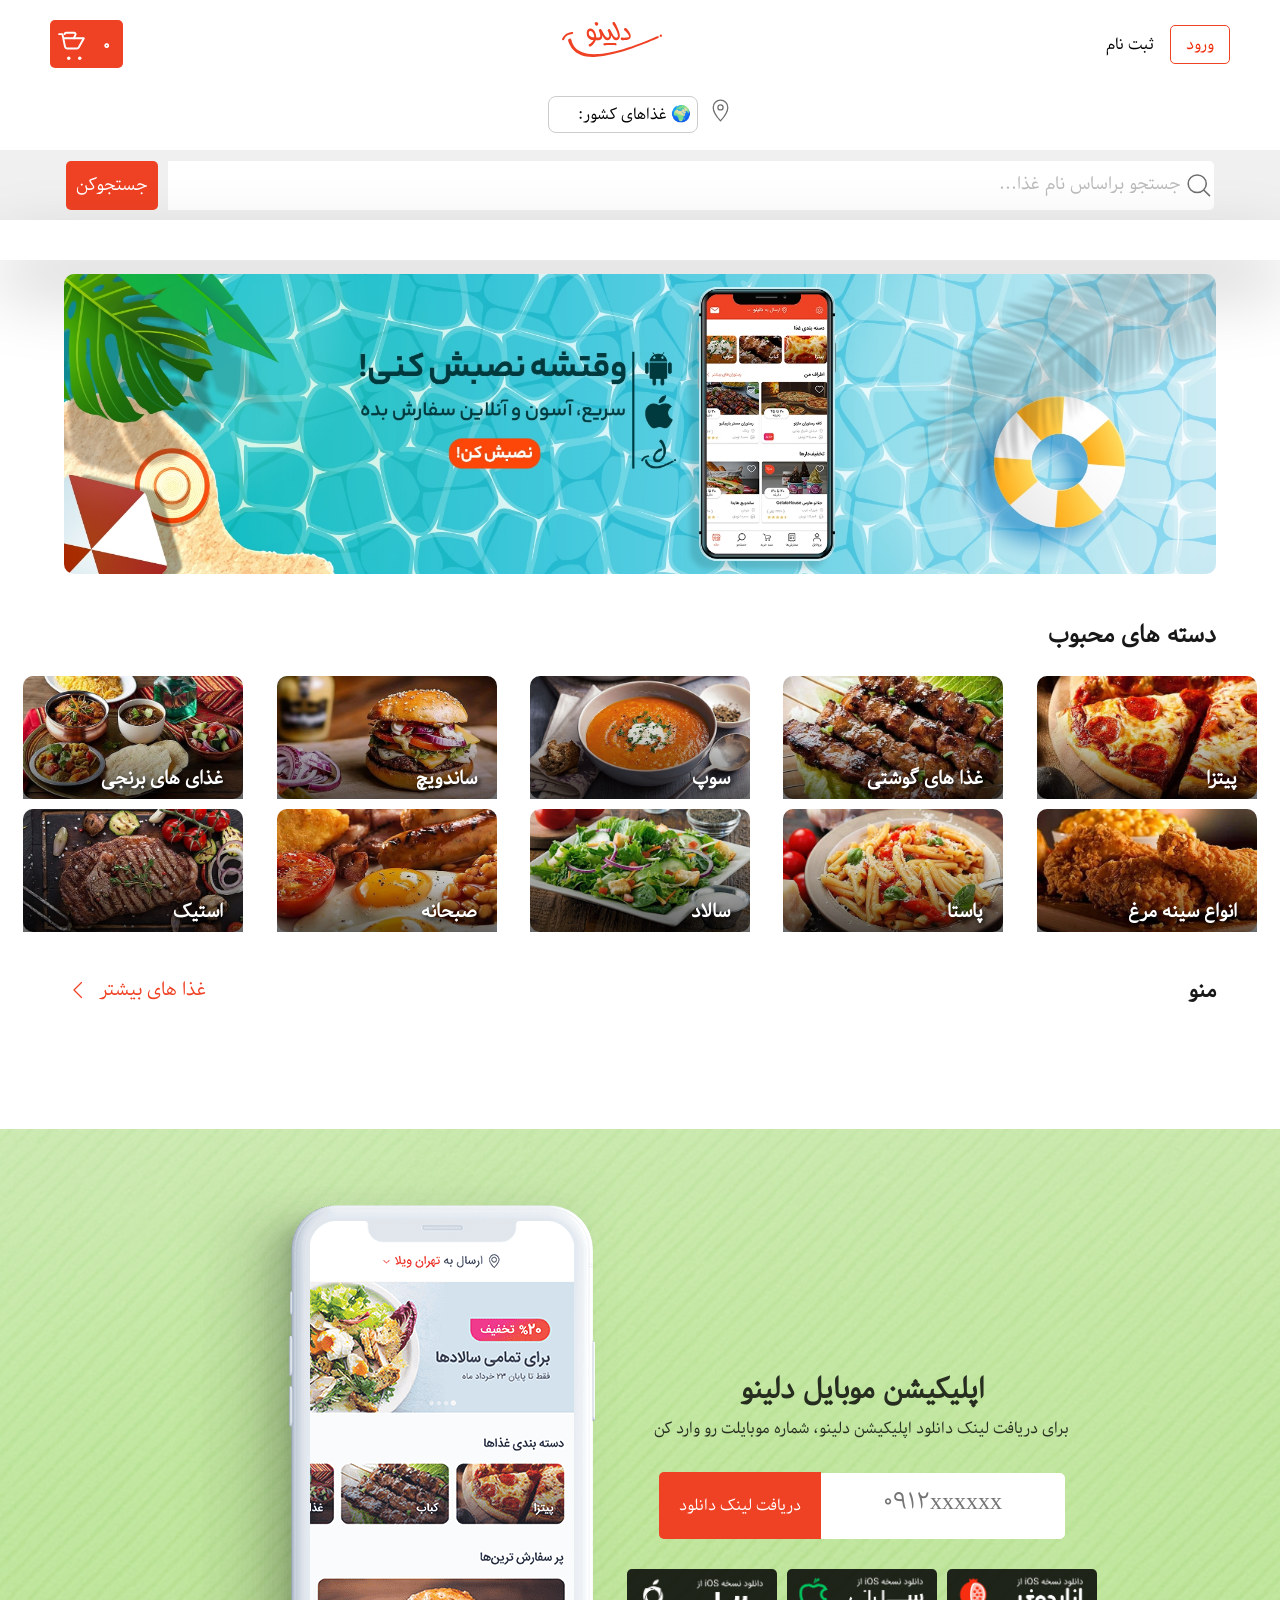
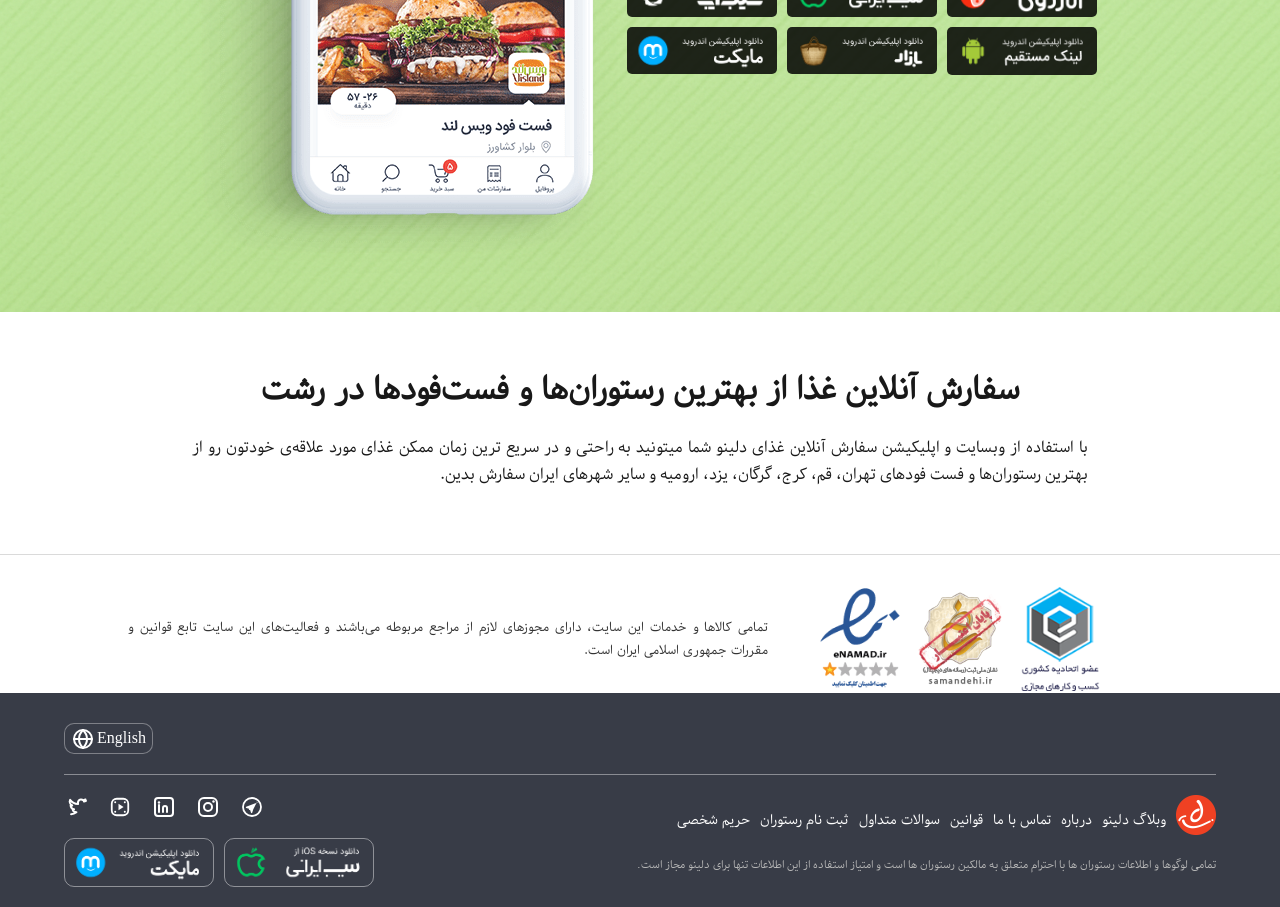
==== food project/index.html @ 4de46e99 "add project" ====
<!DOCTYPE html>
<html lang="en" dir="rtl">
<head>
    <meta charset="UTF-8">
    <meta name="viewport" content="width=device-width, initial-scale=1.0">
    <title>سفارش انلاین غذا از بهترین رستوران ها</title>
    <link rel="shortcut icon" href="./images/logo-delino-rispons.svg" type="image/x-icon" >
    <link rel="stylesheet" href="style.css">
    <link href="https://fonts.googleapis.com/css2?family=Roboto&display=swap" rel="stylesheet">
</head>
<body>
    <header class="header">
        <div class="header-up">
            <div class="header-up-right">
                <a href="./login.html"><button class="btn-login"><span>ورود</span></button></a>
                <a href="./signup.html"><button class="btn-signup">ثبت نام</button></a>
            </div>
            <div class="user-login"> 
                <p></p>
                <img src="./images/arrowTobottom.svg" alt="">
            </div>
            
            <div class="header-up-center">
                <img src="./images/logo-delino-new.svg" alt="" width="100px" class="img-delino">
                <img src="./images/logo-delino-rispons.svg" alt="" class="img-delino-respons">
            </div>
            <div class="header-up-left">
                <img src="./images/shopping-cart.svg" alt="">
                <p>0</p>
            </div>
            <div class="overly-shopping-cart">
              
              <div class="shopping-cart">
                <div class="resturant-name">
                  <div class="info-res">
                       <img src="./images/imgRes.png" alt="" class="capture-res">
                      <div class="spacefication res">
                        <h5>رستوران آتیلا</h5>
                        <span>مشاهده منو</span>
                      </div>
                  </div>
                  <div class="exit-shopping-cart">
                    <img src="./images/exitShopping.svg" alt="exit" class="exit-shopping-cart image">
                  </div>
                </div>
                <div class="line-shopping"></div>

                <div class="orders">

                 <!-- <div class="order">
                    <div class="order-image">
                    <img src="./images/imgRes.png" alt="">
                    </div>
                    <div class="order name-price">
                      <h4>نام غذا</h4>
                      <p>قیمت</p>
                    </div>
                    <div class="order-number">
                      <button class="order-increase">+</button>
                      <p>1</p>
                      <button class="order-decrease">-</button>
                    </div>
                   <div class="delete-order">
                      <img src="./images/deleteShopping.svg" alt="">
                    </div>
                  </div> -->


                </div>

                <div class="line-shopping"></div>
                <div class="total-price">
                  <p>هزینه کل:</p>
                  <h4>599,000 تومان</h4>
                </div>
                <div class="line-shopping"></div>
                <div class="finalize-order">
                  <button class="finalize-order btn">نهایی کردن سفارش</button>
                </div>
                <div class="logout-user">
                  <p>برای  نهایی کردن  سفارش وارد حساب کاربری خود شوید.</p>
                </div>
               
              </div>

            </div>
        </div>
        <div class="overlay-user-menu">
                
              <div class="user-info">
                <div class="user-info">
                  <img src="https://cdn-icons-png.flaticon.com/512/1077/1077063.png" alt="User">
                  <div class="username">
                    <p>Ali</p>
                    <span>اعتبار: ۰ تومان</span>
                  </div>
                </div>
                <img src="./images/exit.svg" alt="" class="exit-menu">
              </div>

              <div class="menu-list">
                <ul>
                  <li>
                    <svg xmlns="http://www.w3.org/2000/svg" fill="none" viewBox="0 0 24 24">
                      <path stroke-width="2" d="M4 4h16v12H5.17L4 17.17V4z"/>
                    </svg>
                    پیام‌ها
                  </li>
                  <li>
                    <svg xmlns="http://www.w3.org/2000/svg" fill="none" viewBox="0 0 24 24">
                      <path stroke-width="2" d="M4 7h16v10H4zM4 7l8-4 8 4"/>
                    </svg>
                    کیف پول
                  </li>
                  <li class="menu-list-aboutme">
                    <svg xmlns="http://www.w3.org/2000/svg" fill="none" viewBox="0 0 24 24">
                      <circle cx="12" cy="7" r="4" stroke-width="2"/>
                      <path stroke-width="2" d="M6 21v-2a6 6 0 0112 0v2"/>
                    </svg>
                    اطلاعات من
                  </li>
                  <li>
                     <svg xmlns="http://www.w3.org/2000/svg" fill="none" viewBox="0 0 24 24">
                      <path stroke-width="2" d="M12 2a7 7 0 017 7c0 5-7 13-7 13S5 14 5 9a7 7 0 017-7z"/>
                      <circle cx="12" cy="9" r="2.5" stroke-width="2"/>
                    </svg>
                    آدرس‌ها
                  </li>
                  <li>
                    <svg xmlns="http://www.w3.org/2000/svg" width="24" height="24"
                         viewBox="0 0 24 24" fill="none" stroke="currentColor" stroke-width="2" stroke-linecap="round" stroke-linejoin="round"   role="img" aria-labelledby="title">   <title>سفارشات من</title>
                      <!-- بدنه ساک -->
                      <path d="M7 7h10a2 2 0 0 1 2 2v9a2 2 0 0 1-2 2H7a2 2 0 0 1-2-2V9a2 2 0 0 1 2-2z"/>
                      <!-- دسته ساک -->
                      <path d="M9 7a3 3 0 0 1 6 0"/>
                      <!-- تیک سفارش -->
                      <path d="M9 13l2 2l4-4"/>
                    </svg>
  
                    سفارشات من
                  </li>
                  <li>
                    <svg xmlns="http://www.w3.org/2000/svg" fill="none" viewBox="0 0 24 24">
                      <path stroke-width="2" d="M12 21s-7-4.35-7-10a5 5 0 0110 0 5 5 0 0110 0c0 5.65-7 10-7 10z"/>
                    </svg>
                    علاقه‌مندی‌ها
                  </li>
                  <li>
                    <svg xmlns="http://www.w3.org/2000/svg" fill="none" viewBox="0 0 24 24">
                      <circle cx="9" cy="7" r="4" stroke-width="2"/>
                      <circle cx="17" cy="17" r="4" stroke-width="2"/>
                      <path stroke-width="2" d="M11 11l4 4"/>
                    </svg>
                    دعوت از دوستان
                  </li>
                  <li>
                    <svg xmlns="http://www.w3.org/2000/svg" fill="none" viewBox="0 0 24 24">
                      <rect x="4" y="10" width="16" height="10" rx="2" stroke-width="2"/>
                      <path stroke-width="2" d="M8 10V7a4 4 0 118 0v3"/>
                    </svg>
                    تغییر رمز
                  </li>
                </ul>
              </div>

              <span class="exit-account">خروج از حساب</span>
       </div>
        <div class="header-mid"></div>

        <div class="header-down">
            <div class="svg-location"><img src="./images/locationSvg.svg" alt=""></div>
                
             <div class="custom-select">
               <div class="selected">🌍 غذاهای کشور:</div>
               <div class="options">
                 <div class="option" data-value="American">
                   <img src="https://flagcdn.com/w20/us.png" class="flag" alt=""> آمریکا
                 </div>
                 <div class="option" data-value="British">
                   <img src="https://flagcdn.com/w20/gb.png" class="flag" alt=""> انگلیس
                 </div>
                 <div class="option" data-value="Canadian">
                   <img src="https://flagcdn.com/w20/ca.png" class="flag" alt=""> کانادا
                 </div>
                 <div class="option" data-value="French">
                   <img src="https://flagcdn.com/w20/fr.png" class="flag" alt=""> فرانسه
                 </div>
                 <div class="option" data-value="Chinese">
                   <img src="https://flagcdn.com/w20/cn.png" class="flag" alt=""> چین
                 </div>
               </div>
             </div>

        </div>
    </header>
    
    <main>
         <div class="search">
            <div class="input-search">
                <img src="./images/inputSearch.svg" alt="">
                <input type="search" placeholder="جستجو براساس نام غذا...">
            </div>
            <button class="btn-search">جستجوکن</button>
         </div>
         <div class="result-search">
          <div class="result-search-cards"></div>
         </div>

         <div class="baner-top">
             <a href="https://www.delino.com/app?" class="img-baner">
                <img src="./images/banner1.jpg" alt="">
            </a>
         </div>

         <div class="favorit-food">
            <div class="falvorot-h2">
                <h2>دسته های محبوب</h2>
            </div>
            <div class="favorit-group">
            <div class="favorit">
                <p>پیتزا</p>
                <img src="./images/peeza.jpg" alt="">
                <div class="overly-food"></div>
            </div>
            <div class="favorit" data-value="lamb">
                <p>غذا های گوشتی</p>
                <img src="./images/kebab.jpg" alt="">
                <div class="overly-food"></div>
            </div>
            <div class="favorit">
                <p>سوپ</p>
                <img src="./images/soup.jpg" alt="">
                <div class="overly-food"></div>
            </div>
            <div class="favorit">
                <p>ساندویچ</p>
                <img src="./images/sandwich.jpg" alt="">
                <div class="overly-food"></div>
            </div>
            <div class="favorit" data-value="rice">
                <p>غذای های برنجی</p>
                <img src="./images/iranian food.jpg" alt="">
                <div class="overly-food"></div>
            </div>
            <div class="favorit" data-value="chicken_breast">
                <p>انواع سینه مرغ</p>
                <img src="./images/sukary.jpg" alt="">
                <div class="overly-food"></div>
            </div>
            <div class="favorit">
                <p>پاستا</p>
                <img src="./images/pasta.jpg" alt="">
                <div class="overly-food"></div>
            </div>
            <div class="favorit">
                <p>سالاد</p>
                <img src="./images/salad.jpg" alt="">
                <div class="overly-food"></div>
            </div>
            <div class="favorit">
                <p>صبحانه</p>
                <img src="./images/breakfast.jpg" alt="">
                <div class="overly-food"></div>
            </div>
            <div class="favorit">
                <p>استیک</p>
                <img src="./images/stick.jpg" alt="">
                <div class="overly-food"></div>
            </div>
         </div>
         </div>

         <div class="NearbyRestaurants">
            <div class="NearbyRestaurants-up">
                <h2>منو</h2>
                <div class="NearbyRestaurants-up-left">
                    <h3>غذا های بیشتر</h3>
                    <img src="./images/arrowToLeft.svg" alt="">
                </div>
            </div>
            <div class="cards-down">
                <!-- <div class="card-meals">
                    <div class="card-image">
                        <img src="./images/R1.jpg" alt="">
                    </div>
                    <div class="card-text">
                        <div class="card-Specifications">
                            <h4>پاستا بیف</h4>
                            <div class="Specifications-price">
                                <p>50دلار</p>
                            </div>
                            <div class="btn-addShoppingCard">
                                <button>افزودن به سبد خرید</button>
                            </div>
                        </div>
                    </div>
                </div> -->
            </div>
         </div>


         <div class="baner-aplication">
            <div class="baner-aplication-right">
                <div class="baner-aplication-right-text">
                    <h3>اپلیکیشن موبایل دلینو</h3>
                    <p>برای دریافت لینک دانلود اپلیکیشن دلینو، شماره موبایلت رو وارد کن</p>
                </div>
                <div class="baner-aplication-right-input">
                    <input type="text" id="" placeholder="۰۹۱۲xxxxxx" maxlength="11">
                    <button>دریافت لینک دانلود</button>
                </div>
                <div class="baner-aplication-right-lable">
                        <img src="./images/lable-aplication.png" alt="">
                        <img src="./images/lable2-aplication.png" alt="">
                        <img src="./images/lable3-aplication.png" alt=""> 
                        <img src="./images/lable6-aplication.png" alt="">
                        <img src="./images/lable5-aplication.png" alt="">
                        <img src="./images/lable4-aplication.png" alt="">
                </div>
            </div>
            <div class="baner-aplication-left">
                <img src="./images/phone-bannerAplication.png" alt="">
            </div>
         </div>

         <div class="fainal-text">
            <h2>سفارش آنلاین غذا از بهترین رستوران‌‌ها و فست‌فود‌‌ها در رشت</h2>
            <p>با استفاده از وبسایت و اپلیکیشن سفارش آنلاین غذای دلینو شما میتونید به راحتی و در سریع ترین زمان ممکن غذای مورد علاقه‌ی خودتون رو از بهترین رستوران‌ها و فست فود‌های تهران، قم، کرج، گرگان، یزد، ارومیه و سایر شهرهای ایران سفارش بدین.</p>
         </div>

         <div class="line"></div>

         <div class="license">
            <div class="license-right">
                <img src="./images/logo-kasbokar.png" alt="">
                <img src="./images/logo.png" alt="">
                <img src="./images/logo (1).png" alt="">
            </div>
            <div class="license-left">
                <p>تمامی کالاها و خدمات این سایت، دارای مجوزهای لازم از مراجع مربوطه می‌باشند و  فعالیت‌های این سایت تابع قوانین و مقررات جمهوری اسلامی ایران است.</p>
            </div>
         </div>

    </main>

    <footer>
        <div class="language">
            <button>English<img src="./images/language.svg" alt=""></button>
        </div>
        <div class="line-footer"></div>
        <div class="footer-down">
            <div class="footer-down-right">
                <div class="footer-down-right-logo">
                    <div class="logo-footer"><img src="./images/logo-footer.png" alt=""></div>
                    <div class="items-logo-footer">
                    <p>وبلاگ دلینو</p>
                    <p>درباره</p>
                    <p>تماس با ما </p>
                    <p>قوانین</p>
                    <p>سوالات متداول</p>
                    <p>ثبت نام رستوران</p>
                    <p>حریم شخصی</p>
                    </div>
                </div>
                <div class="logo-footer-text">
                    <p>تمامی لوگوها و اطلاعات رستوران ها با احترام متعلق به مالکین رستوران ها است و امتیاز استفاده  از این اطلاعات تنها برای دلینو مجاز است.</p>
                </div>
            </div>
            <div class="footer-down-left">
                <div class="footer-down-left-media">
                    <img src="./images/telegram.svg" alt="">
                    <img src="./images/insta.svg" alt="">
                    <img src="./images/linkdin.svg" alt="">
                    <img src="./images/aparat.svg" alt="">
                    <img src="./images/twiter.svg" alt="">
                </div>
                <div class="footer-down-left-lable">
                    <img src="./images/lable2-aplication.png" alt="">
                    <img src="./images/lable4-aplication.png" alt="">
                </div>
            </div>
        </div>
    </footer>
    <script src="./main.js"></script>
    <script src="https://cdn.jsdelivr.net/npm/sweetalert2@11"></script>
</body>
</html>
---- food project/style.css ----
body{
    margin: 0px;
    overflow-x: hidden; 
    position: relative;
  
}

@font-face {
    font-family: gandom;
    src: url(./fonts/Farsi-Digits-Without-Latin/Gandom-FD-WOL.woff)
}

*{
    font-family: gandom;
    box-sizing: border-box; 
}

.header{
    display: flex;
    justify-content: center;
    align-items: center;
    flex-direction: column;
    width: 100%;
    position: fixed;
    z-index: 1000;
    top: 0px;
    background-color:white;
}
.header-up{
    display: flex;
    justify-content: space-between;
    align-items: center;
    width: 100%;
    max-width: 1200px;
    padding: 10px;
    padding-top: 20px;
    margin: 0 auto;
    position: relative;
}
.header-up-right{
    display: flex;
    justify-content: space-between;
    align-items: center;
    gap: 10px;
}
.header-up-right a{
    text-decoration: none;
}
.user-login{
  display: none;            
  align-items: center;     
  gap: 8px;                   
  cursor: pointer;         
  padding: 6px 12px;          
  border-radius: 8px;        
  transition: background 0.3s;
}
.user-login:hover {
  background: #f3f3f3; 
}
.user-login p{
   font-family: 'Roboto', sans-serif;
   margin: 0;                  
  font-size: 20px;           
  font-weight: 500; 
  opacity: 0.7;          
}
.user-login img{
  width: 16px;               
  height: 16px;
  object-fit: contain;   
}
 .overlay-user-menu {
  position: fixed;
  top: 0;
  right: 0;                       /* از سمت چپ بچسبه */
  width: 100vw;                  /* پهنای منو */
  height: 100vh;
  background: #ffffff00;
  overflow: hidden;
  z-index: 1000;
  display: flex;
  flex-direction: column;
  align-items: flex-start;
  transform-origin: right;
  transform: scaleX(0);  /* بیرون صفحه (مخفی) */
  opacity: 0;
   transition: transform 0.5s ease, opacity 0.5s ease;
    }
 .menu-show{
  transform: scaleX(1);      /* وارد صفحه (نمایان) */
  opacity: 1;
}

    /* قسمت ثابت */
    .user-info {
      display: flex;
      align-items: center;
      gap: 10px;
      padding: 15px;
      background: #f9f9f9;
      border-bottom: 1px solid #eee;
      position: sticky; /* ثابت نگه داشتن */
      top: 0;
      z-index: 10;
      width: 20vw;
    }
    .exit-menu{
        max-width: 20px;
        max-height: 20px;
        cursor: pointer;
    }

    .user-info img {
      width: 35px;
      height: 35px;
      border-radius: 50%;
    }

    .user-info .username p {
      margin: 0;
      font-weight: bold;
    }

    .user-info .username span {
      font-size: 12px;
      color: #666;
    }

    /* قسمت منو */
    .menu-list {
      /* max-height: 200px; محدودیت ارتفاع برای اسکرول */
      /* overflow-y: auto; */
      width: 20vw;
      height: auto;
      background-color: #ffffff;
    }

    .menu-list ul {
      list-style: none;
      margin: 0;
      padding: 0;
    }

    .menu-list li {
      display: flex;
      align-items: center;
      flex-direction: row-reverse;
      justify-content: space-between;
      /* gap: 10px; */
      padding: 12px 15px;
      cursor: pointer;
      transition: all 0.3s ease;
      color: #333;
    }

    .menu-list li svg {
      width: 20px;
      height: 20px;
      stroke: currentColor;
      transition: all 0.3s ease;
    }

    /* تغییر رنگ در هاور */
    .menu-list li:hover {
      color: #Ef4123;
    }

    .exit-account {
      display: block;
      padding: 12px 15px;
      text-align: right;
      color: crimson;
      cursor: pointer;
      border-top: 1px solid #eee;
      width: 20vw;
      background-color: white;
    }

.btn-login{
    font-size: 1rem;
    background : none;
    border-radius: 5px;
    border: 1px solid #Ef4123;
    color: #f12b08;
    padding: 5px 15px 5px 15px;
    display: flex;
    justify-content: center;
    align-items: center;
    cursor: pointer;
}

.btn-signup{
    border: none;
    background: inherit;
    font-size: 1rem;
    cursor: pointer;
}

.img-delino-respons{
    display: none;
}

.header-up-left{
    background-color: #Ef4123;
    border-radius:5px;
    padding:10px 13px 5px 5px ;
    display: flex;
    justify-content: space-between;
    align-items: center;
    flex-direction: row-reverse;
    cursor: pointer;
}
.header-up-left:hover{
    background-color: #eb2805;
    transition: background-color 0.3s ease;
}
.header-up-left img{
    width:60%;
}
.header-up-left p{
    margin: 0px;
    font-weight: 700;
    color: rgb(255, 255, 255);
}


.header-down{
    display: flex;
    justify-content: center;
    align-items: center;
    width: 100%;
    max-width: 1200px;
    margin: 0 auto;
    gap: 10px;
    padding-top: 10px;
}
.header-down select{
    outline: none;
    border: none;
    cursor: pointer;
    /* color: #Ef4123; */
}
.svg-location img {
    width: 25px;
}
.text-location h2{
    font-size: 1.2rem;
    font-weight: 100;
}


.custom-select {
      position: relative;
      width: 150px;
      font-family: sans-serif;
      z-index: 100;
      padding: 8px 0px;

    }

    .selected {
      border: 1px solid #ccc;
      padding: 4px 6px;
      cursor: pointer;
      display: flex;
      align-items: center;
      gap: 8px;
      background: #fff;
      border-radius: 8px;
    }

    .options {
      position: absolute;
      top: 100%;
      left: 0;
      right: 0;
      background: #fff;
      border: 1px solid #ccc;
      border-radius: 8px;
      display: none;
      max-height: 200px;
      overflow-y: auto;
      z-index: 10;
    }

    .option {
      padding: 8px 12px;
      cursor: pointer;
      display: flex;
      align-items: center;
      gap: 8px;
      transition: background 0.2s;
    }

    .option:hover {
      background: #f0f0f0;
    }

    .flag {
      width: 20px;
      height: 14px;
      border-radius: 2px;
      object-fit: cover;
    }

.search{
    display: flex;
    width: 100%;
    height: 70px;
    margin-top: 150px;
    display: flex;
    justify-content: center;
    gap: 10px;
    align-items: center;
    padding-right: 10px;
    padding-left: 10px;
    background-color: rgba(238, 238, 238, 0.849);
}
.input-search{
    background-color: rgb(255, 255, 255);
    width: 83%;
    height: 70%;
    display: flex;
    align-items: center;
    border-radius: 5px;
}
.input-search img{
    width: 3%;
    min-width:30px;
    max-width:50px;
}
.input-search input{
    background-color: #ffffff;
    width: 100%;
    height: 100%;
    border: none;
}
.input-search input:focus{
     border: 1px solid transparent;
     outline: none;
}
.input-search input::placeholder {
    font-size: 1.1rem;
    opacity: 0.5;
}
.btn-search{
    height: 70%;
    background-color:#Ef4123;
    border: none;
    border-radius: 5px;
    color: white;
    padding: 0px 10px 0px 10px;
    font-size: 1.1rem;
    cursor: pointer;
}
.btn-search:hover{
    background-color: #eb2907;
    transition: background-color 0.3s ease;
}
.result-search{
 display: flex;
 justify-content: center;
 align-items: center;

}

.result-search-cards{
    width: 100%;
    overflow-x:auto;
    scrollbar-width: none;
    display:flex;
    justify-content: space-evenly;
    align-items: center;
    /* flex-wrap: nowrap; */
    gap: 20px;
    box-shadow: 0px 30px 70px #07070738;
    padding: 20px;
    transition: linear 1s;
}
.baner-top{
    max-width: 100%;
    display: flex;
    justify-content: center;
    align-items: center;
    padding-top: 14px;
}
.img-baner{
    display: flex;
    justify-content: center;
    align-items: center;
    max-width:90%;
}

.img-baner img{
    width: 100%;
    border-radius: 10px;
} 

.favorit-food{
    display: flex;
    flex-direction: column;
    align-items: center;
    justify-content: center;
    padding-top: 20px;
    width: 100%;
    /* background-color: #Ef4123; */
}
.falvorot-h2{
    display: flex;
    justify-content: flex-start;
    width: 90%;
    font-size: 1rem;
    opacity: 0.9;
}

.favorit-group{
    display: flex;
    flex-wrap:wrap;
    justify-content:space-evenly;
    align-items: center;
    /* width: 100%; */
    gap: 10px;
    position: relative;
}

.favorit{
    flex: 0 0 auto;
    min-width: auto;
    max-width:220px;
    height: auto;
    display: flex;
    justify-content: flex-start;
    align-items: flex-end;
    position:relative;
    transition: transform 0.3s ease;
    cursor: pointer;
}
.favorit:hover{
       transform: translateY(-5px);
}
.favorit img{
   max-width: 100%;
   border-radius: 10px;
}
.favorit p{
    position: absolute;
    right:20px;
    bottom:-15px;
    color: #ffffff;
    font-weight: 800;
    font-size: 1.2rem;   
     text-shadow: 2px 2px 5px rgb(0, 0, 0); 
     z-index: 2;
}
.overly-food {
    position: absolute;
    top: 0;
    left: 0;
    width: 100%;
    height: 100%;
    background: linear-gradient(
        to top,
        rgba(0, 0, 0, 0.6) 0%,   /* پایین تیره */
        rgba(0, 0, 0, 0) 70%     /* بالا شفاف */
    );
}

.NearbyRestaurants{
    width: 100%;
    display: flex;
    flex-direction: column;
    justify-content: center;
    align-items: center;
    padding-top:20px;
    padding-bottom: 100px;
}
.NearbyRestaurants-up{
    display: flex;
    justify-content: space-between;
    width: 90%;
}
.NearbyRestaurants-up h2{
    font-size: 1.4rem;
    opacity: 0.9;
}
.NearbyRestaurants-up-left{
    display: flex;
    justify-content:center;
    align-items: center;
    gap:5px;
    cursor: pointer;
}
.NearbyRestaurants-up-left h3{
    color: #Ef4123;
    font-weight: 200;
}
.NearbyRestaurants-up-left img{
    width: 30px;
}
.cards-down{
    display: flex;
    justify-content:center;
    flex-wrap: wrap;
    gap: 10px;
    align-items: center;
    width: 90%;
}
.card-meals{
    display: flex;
    flex-direction:column;
    flex: 1 1 35%;
    min-width: 150px;
    max-width: 200px;
    box-shadow: 0px 20px 40px rgba(0, 0, 0, 0.144);
    border-radius: 10px 10px 10px 10px;
    transition: transform 0.3s ease;
}
.card-meals:hover{
    transform: translateY(-5px);
}

.card-image img{
    width: 100%;
    height: auto;
    border-radius: 10px 10px 0px 0px;
    object-fit: fill;
}
.card-text{
    position: relative;
    border-radius: 0px 0px 10px 10px;
    padding: 10px;
}

.card-Specifications{
    display: flex;
    flex-direction: column;
    align-items: flex-end;
}
.card-Specifications h4{
    font-family: 'Roboto', sans-serif;
    font-weight: 500;
    margin: 0px;
    direction: ltr;
    text-align:left;
   width: 130px;          /* یه عرض ثابت برای h4 مشخص کن */
   white-space: nowrap;   /* متن توی یک خط بمونه */
   overflow: hidden;      /* اضافه متن مخفی بشه */
   text-overflow: ellipsis; 
}
.Specifications-price{
    padding: 0px;
    display:flex;
}

.Specifications-price p{
    font-size: 0.8rem;
    opacity: 0.9;
}
.card-Specifications .btn-addShoppingCard{
    display: flex;
    justify-content: flex-end;
    margin-right: 10px;
    padding: 0px;
    position: absolute;
    right: 0px;
    bottom: 14px;
}
.card-Specifications .btn-addShoppingCard button{
    border: none;
    border-radius: 5px  !important;
    color: white;
    background-color: #Ef4123;
    font-size: 13px;
    font-weight: 100;
}
.btn-addShoppingCard button:hover{
    background-color: #e02201;
    transition: 0.5s;
    cursor: pointer;
}
.id-meal{
    display: none;
}
.baner-aplication {
    display: flex;
    justify-content: center;
    align-items: center;
    padding: 30px;
    width: 100%;
    background-image: url(./images/background-baner.png);
    background-size: cover;
    background-position: center;
    flex-wrap: wrap; /* برای ریسپانسیو شدن */
}

.baner-aplication-right {
    display: flex;
    flex-direction: column;
    justify-content: center;
    align-items: center;
    gap: 30px;
    width: 40%;
    min-width: 300px; /* جلوگیری از خیلی کوچک شدن */
}

.baner-aplication-right-text {
    display: flex;
    justify-content: center;
    align-items: center;
    flex-direction: column;
}

.baner-aplication-right-text h3 {
    font-size: 1.8rem;
    opacity: 0.8;
    margin: 0;
}

.baner-aplication-right-text p {
    font-size: 1rem;
    opacity: 0.8;
    margin: 0;
}

.baner-aplication-right-input {
    display: flex;
    justify-content: center;
    align-items: center;
    width: 100%;
}

.baner-aplication-right-input input {
    width: 50%;
    border: 1px solid #fff;
    outline: none;
    text-align: center;
    border-radius: 0 5px 5px 0;
    padding: 20.9px;
}

.baner-aplication-right-input input:focus {
    border: 1px solid transparent;
    outline: none;
}

.baner-aplication-right-input input::placeholder {
    font-size: 1.5rem;
}

.baner-aplication-right-input button {
    padding: 20px;
    background-color: #ef4123;
    color: #fff;
    font-size: 1rem;
    outline: none;
    border: none;
    border-radius: 5px 0 0 5px;
    cursor: pointer;
}

.baner-aplication-right-lable {
    display: flex;
    justify-content: center;
    align-items: center;
    flex-wrap: wrap;
    gap:10px;
    width: 100%;
}
.baner-aplication-right-lable img{
    flex:1 1 150px;
    max-width: 25%;
    min-width:150px;
    border-radius: 5px;
    background-color: rgba(0, 0, 0, 0.842);
}
.fainal-text{
    padding-top: 50px;
    padding-bottom: 50px;
    width:100%;
    display: flex;
    flex-direction: column;
    align-items: center;
    justify-content: center;
}
.fainal-text h2{
    margin: 0px;
    font-size: 2rem;
    width: 70%;
    text-align: center;
    opacity: 0.9;
}
.fainal-text p{
    text-align: justify;
    width: 70%;
    opacity: 0.9;

}
.line{
    width: 100%;
    height: 1px;
    background-color: rgba(0, 0, 0, 0.144);
}
.license{
    display: flex;
    justify-content:center;
    align-items: center;
    width: 100%;
    padding-top:30px;
}
.license-right{
    display: flex;
    justify-content: center;
    align-items: center;
    width: 30%;
}
.license-right img{
    flex: 1 1 30%;
    max-width: 100px;
}
.license-left{
    max-width: 50%;
    display: flex;
    justify-content: center;
}
.license-left p{
    font-size: 0.8rem;
    opacity: 0.8;
    max-width: 100%;
    text-align: justify;
}
footer{
    background-color: #383c47;
    width: 100%;
    display: flex;
    flex-direction: column;
    align-items: center;
    justify-content: center;
    padding-top: 30px;
    padding-bottom: 20px;
    gap: 20px;
}
.language{
    display: flex;
    justify-content: flex-end;
    width: 90%;
}
.language button{
    border: 1px solid #ffffff59;
    outline: none;
    color: white;
    background-color: #383c47;
    border-radius: 10px;
    display: flex;
    justify-content: center;
    align-items: center;
    font-size: 1rem;
    gap:2px;
}
.language button:hover{
    background-color: #18191d;
    cursor: pointer;
}
.line-footer{
    width: 90%;
    height: 1px;
    background-color: #ffffff69;
}
.footer-down{
    display: flex;
    justify-content: space-between;
    width: 90%;
}
.footer-down-right{
    display: flex;
    flex-direction: column;
    justify-content: center;
    align-items: flex-start;
}
.footer-down-right-logo{
    display: flex;
    align-items: center;
    gap: 10px;
}
.logo-footer img{
    flex: 1 1 40px;
    max-width: 40px;
}
.items-logo-footer{
    display: flex;
    flex-wrap: wrap;
    gap: 10px;
}
.items-logo-footer p{
    color: white;
    font-size: 0.9rem;
    white-space: nowrap; /* جلوگیری از شکستن خطوط */
    display: block;
    margin: 0px;  
}
.logo-footer-text{
    font-size: 0.7rem;
    color: #b8b8b8;
}
.footer-down-left{
    display: flex;
    flex-direction: column;
    justify-content: space-between;
}
.footer-down-left-media{
    display: flex;
    justify-content: flex-end;
    gap: 20px;
}
.footer-down-left-lable{
    display: flex;
    gap: 10px;
}
.footer-down-left-lable img{
    flex: 1 1 100px;
    max-width: 150px;
    border: 1px solid #ffffff70;
    border-radius: 10px;
}

:root {
  --accent: #EF4123;
  --bg: #faf7f6;
  --muted: #7a7a7a;
  --card: #ffffff;
  --radius: 12px;
}

.overly-shopping-cart{
   display: flex;
  justify-content: flex-start;
  position: fixed;
  top: 80px;
  left: 0;
  /* right: 0;                 سمت راست بچسبه */
  bottom: 0;
  width: 30%;             /* پهنای سایدبار (دلخواه) */
  background: #fff;         /* بک‌گراند دلخواه */
  box-shadow: -2px 0 8px rgba(0,0,0,0.2);

  /* transform: scaleX(0);     اول بسته باشه */
   transform: translateX(-100%);
  transform-origin: left;  /* از سمت راست باز بشه */
  opacity: 0;
  transition: transform 0.5s ease, opacity 0.5s ease;
  overflow: hidden;
  z-index: 1000;
}
.shopping-show{
  /* transform: scaleX(1);     باز شدن */
   transform: translateX(0);
  opacity: 1;
}
.shopping-cart {
  display: flex;
  flex-direction: column; /* همه بچه‌ها ستونی زیر هم */
  gap: 16px;              /* فاصله بین هر بخش */
  background: #ffffff;       /* بک‌گراند سفید */
  border: 2px solid #ef4123;
  min-width: 100%;
  width: 100%;
  border-radius: 10px;
  box-shadow: 0 2px 6px rgba(0,0,0,0.1);
  transition: opacity 0.5s ease, max-height 0.5s ease;
}

.resturant-name {
  display: flex;
  justify-content: space-between;
  gap: 12px;
  padding: 15px 15px 0px 30px;
}

.resturant-name .capture-res{
  width: 60px;
  height: 60px;
  border-radius: 8px;
  object-fit: cover;
  border: 2px solid #ef4123;
}

.spacefication h5 {
  margin: 0;
  font-size: 16px;
  color: #ef4123;
  text-wrap: nowrap;
}

.spacefication span {
  font-size: 13px;
  color: #555;
  cursor: pointer;
  text-wrap: nowrap;
}

.order {
  display: flex;
  justify-content:space-between;
  align-items: center;
  padding: 0px 15px 0px 30px;
  width: 100%;
}
.order-image img{
  width: 50px;
  height: 50px;
  border-radius: 8px;
  object-fit: cover;
}
.name-price{
    margin: 0px;
    display: flex;
    flex-direction: column;
    max-width: 40%;
}

.name-price h4{
  margin: 0px;
  font-size: 14px;
  color: #333;
  text-wrap: nowrap;
     direction: ltr;
    text-align:left;
   width: 110px;          /* یه عرض ثابت برای h4 مشخص کن */
   white-space: nowrap;   /* متن توی یک خط بمونه */
   overflow: hidden;      /* اضافه متن مخفی بشه */
   text-overflow: ellipsis; 
}

.name-price p {
  margin: 0px;
  color: #070707;
  font-size: 13px;
  text-wrap: nowrap;
}

.order-number {
  display: flex;
  justify-content:center;
  align-items: center;
  gap: 8px;
}

.order-number button {
  background: #fff;
  color: #ef4123;               /* متن همون رنگ */
  border: 1px solid #ef4123;    /* خط دور با همون رنگ */
  width: 30px;                  /* اندازه مساوی برای دایره */
  height: 30px;
  border-radius: 50%;           /* دایره کامل */
  cursor: pointer;
  font-size: 1.6rem;              /* کمی بزرگ‌تر برای دیده شدن + و - */
  display: flex;
  align-items: center;
  justify-content: center;      /* متن دقیقاً وسط */
  font-weight: 500;
}

.order-number p {
  margin: 0;
  font-size: 16px;
}
.delete-order{
    display: flex;
    align-items: center;
    justify-content: center;
    cursor: pointer;
}
.delete-order img{
    color: #e02201;
}
.line-shopping{
    width: 100%;
    min-width:100%;
    background-color: #5555553f;
    height: 1px; 
}
.orders{
    display: flex;
    flex-direction: column;
    justify-content: space-around;
    height: auto;
    padding: 0px;
    overflow-y: auto;
    overflow-x: hidden;
    width: 100%;
    max-height: 40%;
    scrollbar-width: none;
}
.total-price{
    display: flex;
    justify-content: space-between;
    padding: 0px 15px 0px 30px;
}
.total-price p,
.total-price h4{
    margin: 0px;
    font-size: 15px;
}
.finalize-order{
    display: flex;
    justify-content:center;
    padding: 0px 15px 10px 30px;
}
.finalize-order .btn{
    background-color: #ef4123;
    color: white;
    border: none;
    border-radius: 10px;
    padding: 5px 40px 5px 40px ;
    cursor: pointer;
    min-width:90%;
}
.finalize-order .btn:hover{
    background-color: #e02201;
}
.logout-user{
    display: flex;
    justify-content:center;
    padding: 0px 15px 10px 30px;
}
.logout-user p {
    text-align: center;
    color: #e02201;
}
.info-res{
    display: flex;
    gap: 10px;
}
.exit-shopping-cart{
    display:flex;
    align-items:center;
    cursor: pointer;
    background-color: white;
}

main{
    text-align: center;
}


/* سکشن دسته‌بندی */
.category-page {
  padding: 2rem;
  max-width: 100%;
  width: 100%;
  margin-top: 100px;
  display: flex;
  justify-content: center;
  align-items: center;
  flex-direction: column;
  /* margin: 0 auto; */
}

/* عنوان دسته */
.category-page h2 {
  font-size: 1.8rem;
  font-weight: bold;
  margin-bottom: 1.5rem;
  text-align: center;
  color: #333;
}

/* کانتینر کارت‌ها */
.category-page .cards {
    display: flex;
    justify-content: space-evenly;
    flex-wrap: wrap;
    gap: 10px;
}

/* استایل کارت‌ها (اگر کلاس card داری می‌تونی جایگزین کنی) */
.category-page .cards .card {
  background: #fff;
  border-radius: 12px;
  box-shadow: 0 4px 10px rgba(0,0,0,0.1);
  overflow: hidden;
  transition: transform 0.2s ease;
  cursor: pointer;
}

.category-page .cards .card:hover {
  transform: translateY(-5px);
}

/* تصویر داخل کارت */
.category-page .cards .card img {
  width: 100%;
  height: 160px;
  object-fit: cover;
  display: block;
}

/* متن داخل کارت */
.category-page .cards .card h4 {
  padding: 0.8rem;
  font-size: 1.1rem;
  text-align: center;
  color: #444;
}

@media(max-width:1100px){
    .overly-shopping-cart{
        width:40%;
    }
    .user-info{
        width: 28vw;
    }
    .menu-list{
        width: 28vw;
    }
    .exit-account{
        width:28vw;
    }
}
@media(max-width:920px){
    .baner-aplication-left{
        display: none;
    }
    .footer-down{
        flex-direction: column;
    }
    .footer-down-left{
        justify-content: center;
        align-items: center;
        gap: 20px;
    }
    .logo-footer{
        display: none;
    }
    .language{
        justify-content: center;
    }
    .footer-down-right{
       align-items: center;
    }
    .logo-footer-text{
        text-align: center;
    }
    .items-logo-footer{
        align-items: center;
        justify-content: center;
    }
    .license{
        flex-direction: column;
    }
    .baner-aplication-right{
        width: 90%;
        
    }
    .baner-aplication-right-input{
        flex-direction: column;
        gap: 10px;
    }
    .baner-aplication-right-input input{
        width: 100%;
        border-radius: 10px;
        padding: 15px;
    }
     .baner-aplication-right-input button{
        width: 100%;
        border-radius: 10px;
        padding: 10px;
    }
    .baner-aplication-right-input input::placeholder{
        font-size: 1.2rem;
    }
    .fainal-text h2{
        font-size: 1.4rem;
    }
     .fainal-text p{
        font-size: 1rem;
    }
    .btn-signup{
        display: none;
    }

    .NearbyRestaurants-up h2{
        font-size: 1.3rem;
    }
    .falvorot-h2{
        font-size: 1rem;
    }
    .favorit-group{
        display: inline-flex;
        overflow-x: auto;
        overflow-y: hidden;
        flex-wrap: nowrap;
        scrollbar-width: none; /* فایرفاکس */
        -ms-overflow-style: none;
        padding-left: 5px;
        padding-right: 5px
    }
    .favorit-group::-webkit-scrollbar {
    display: none; /* Chrome, Safari, Edge جدید */
     }
}
@media(max-width:790px){
    .overly-shopping-cart{
        width:100%;
    }
    .user-info{
        width: 100%;
    }
    .menu-list{
        width: 100%;
    }
    .exit-account{
        width:100%;
    }
}
@media(max-width:490px){
    .img-delino-respons{
        display: block;
          width: 100%;
        max-width:20px;
        min-width: 35px;
    }
    .img-delino{
        display: none;
      
    }
    .header-up-center{
        width: 10%;
    }
    .user-info img{
        width: 40px;
        height: 40px;
        background-color: white;
    }
    .user-info{
        padding: 5px;
    }

    .falvorot-h2{
        font-size: 0.8rem;
    }
     .card-Specifications{
        align-items: center;
     }
    .card-Specifications .btn-addShoppingCard{
        position: static;
    }
} 

@media (max-height:600px) {
    .menu-list{
        overflow-y:auto ;
    }
}
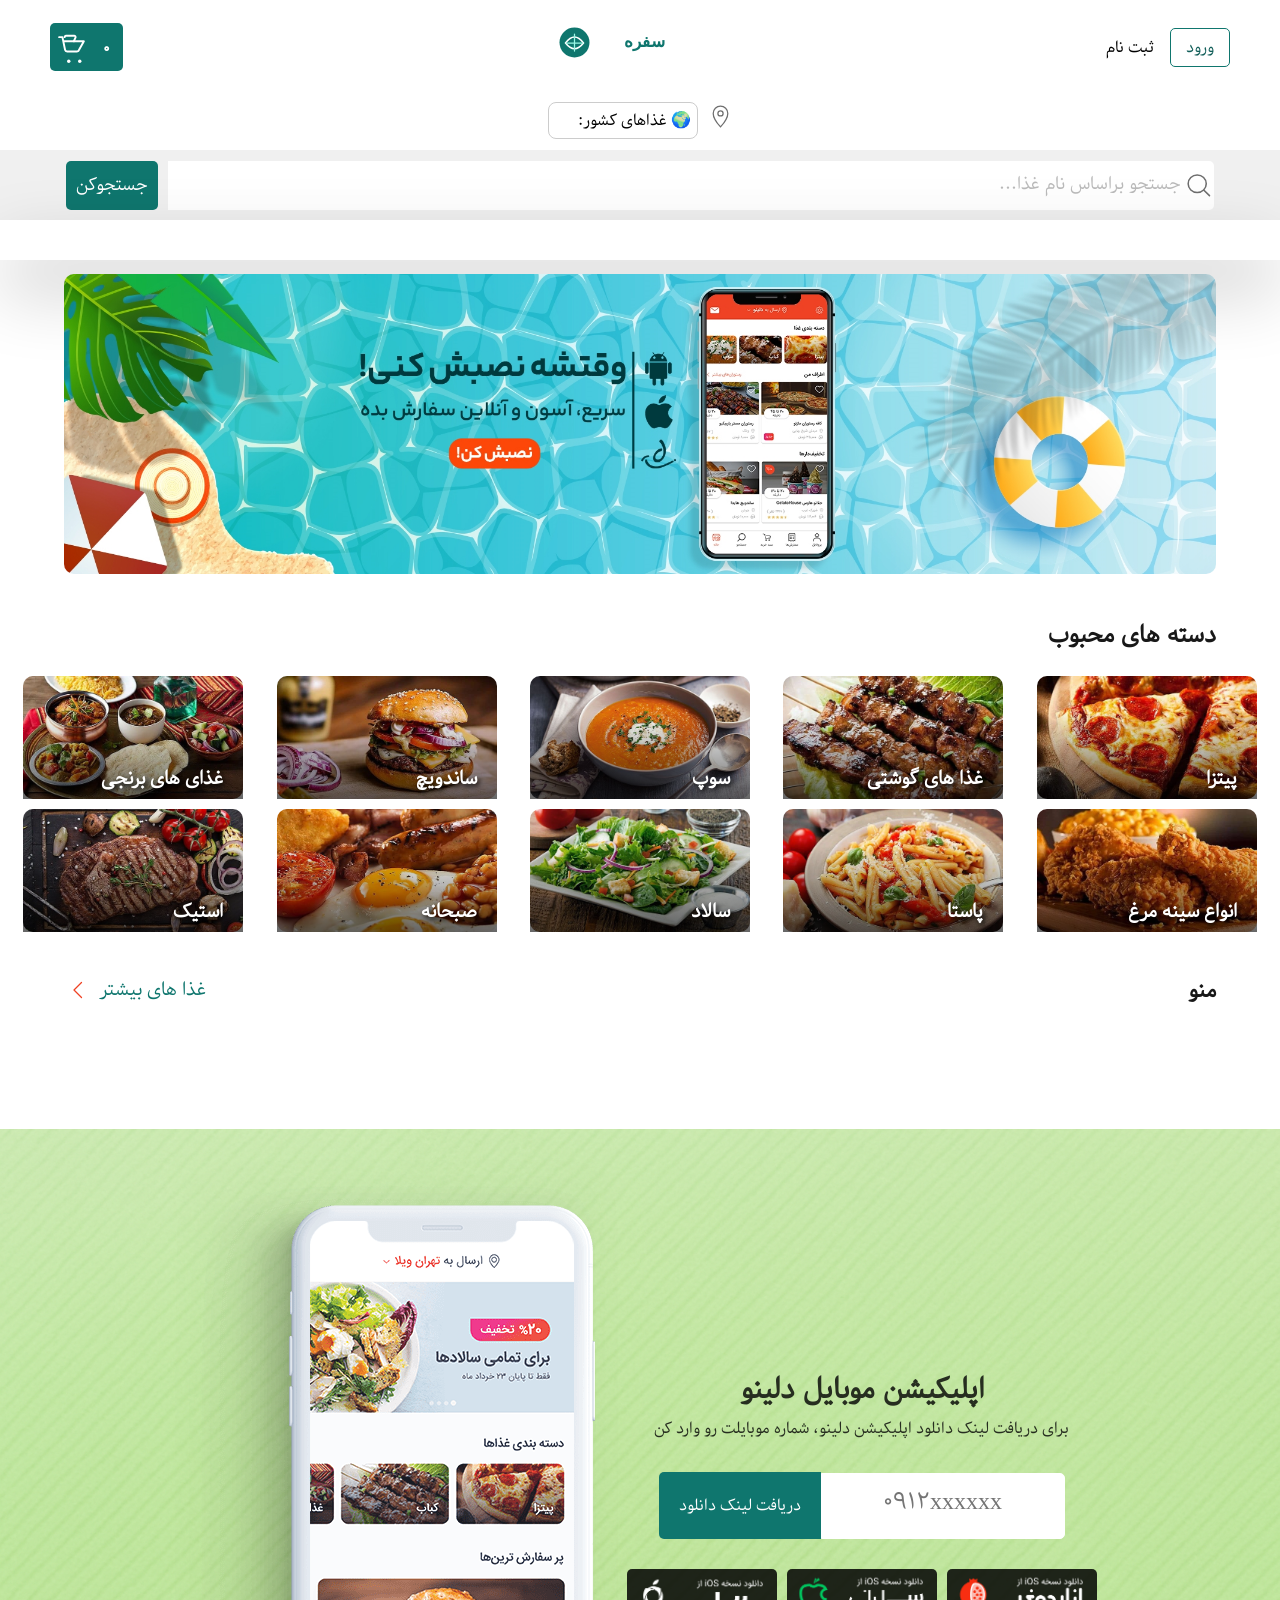
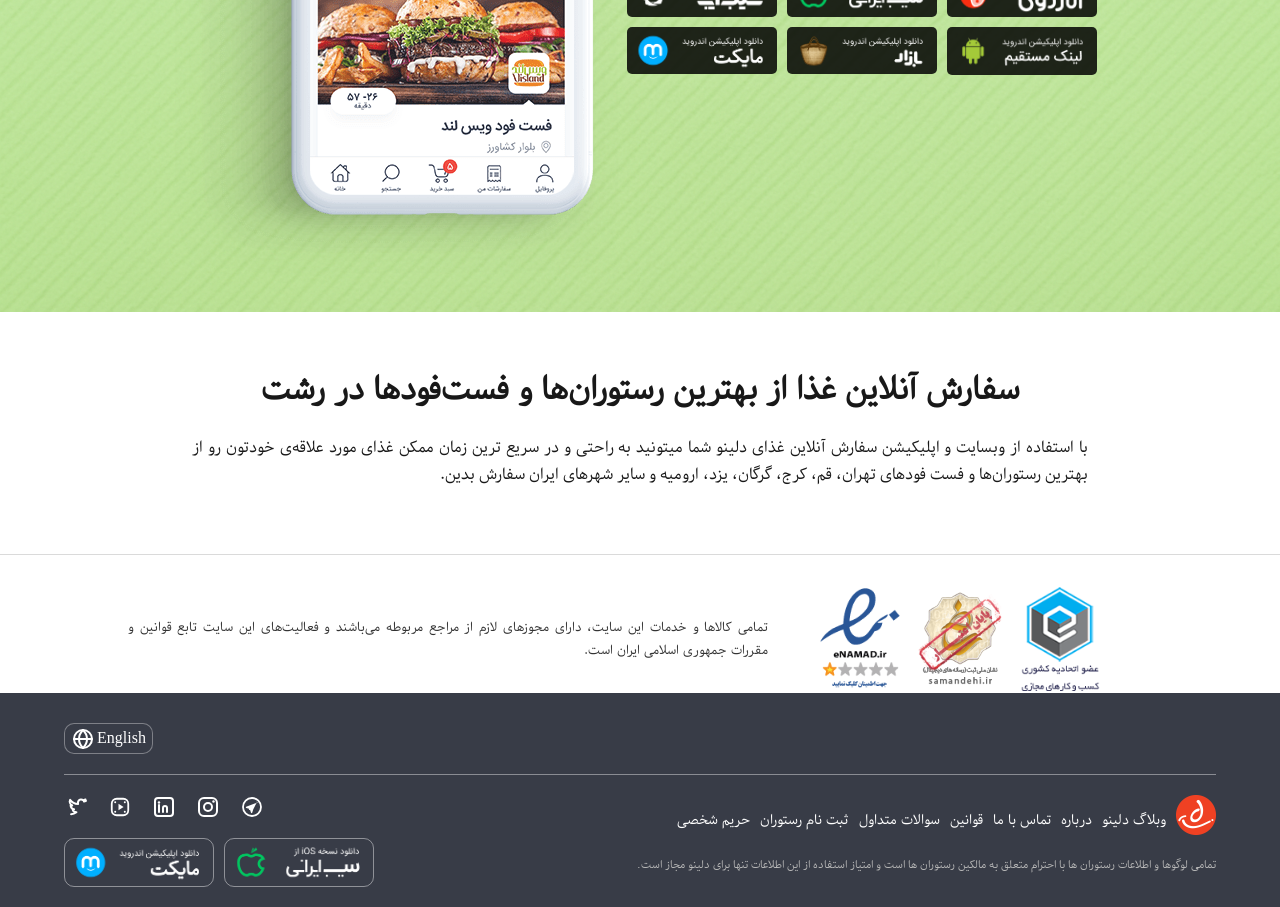
==== commit 614ad428: "Update website styling to Sofreh theme" ====
--- a/food project/index.html
+++ b/food project/index.html
@@ -1,10 +1,10 @@
 <!DOCTYPE html>
-<html lang="en" dir="rtl">
+<html lang="fa" dir="rtl">
 <head>
     <meta charset="UTF-8">
     <meta name="viewport" content="width=device-width, initial-scale=1.0">
     <title>سفارش انلاین غذا از بهترین رستوران ها</title>
-    <link rel="shortcut icon" href="./images/logo-delino-rispons.svg" type="image/x-icon" >
+    <link rel="icon" href="./images/sofreh-brand.svg" type="image/svg+xml">
     <link rel="stylesheet" href="style.css">
     <link href="https://fonts.googleapis.com/css2?family=Roboto&display=swap" rel="stylesheet">
 </head>
@@ -21,8 +21,8 @@
             </div>
             
             <div class="header-up-center">
-                <img src="./images/logo-delino-new.svg" alt="" width="100px" class="img-delino">
-                <img src="./images/logo-delino-rispons.svg" alt="" class="img-delino-respons">
+                <img src="./images/sofreh-brand.svg" alt="لوگوی سفره" width="120px" class="img-delino">
+                <img src="./images/sofreh-brand.svg" alt="لوگوی سفره" class="img-delino-respons">
             </div>
             <div class="header-up-left">
                 <img src="./images/shopping-cart.svg" alt="">
--- a/food project/style.css
+++ b/food project/style.css
@@ -1,3 +1,6 @@
+/* Sofreh-inspired brand palette */
+:root { --sofreh-primary: #0f766e; --sofreh-primary-dark: #134e4a; --sofreh-accent: #14b8a6; --sofreh-bg: #f6faf9; }
+::selection { background: #99f6e4; color: #042f2e; }
 body{
     margin: 0px;
     overflow-x: hidden; 
@@ -163,7 +166,7 @@
 
     /* تغییر رنگ در هاور */
     .menu-list li:hover {
-      color: #Ef4123;
+      color: #0f766e;
     }
 
     .exit-account {
@@ -181,8 +184,8 @@
     font-size: 1rem;
     background : none;
     border-radius: 5px;
-    border: 1px solid #Ef4123;
-    color: #f12b08;
+    border: 1px solid #0f766e;
+    color: #115e59;
     padding: 5px 15px 5px 15px;
     display: flex;
     justify-content: center;
@@ -202,7 +205,7 @@
 }
 
 .header-up-left{
-    background-color: #Ef4123;
+    background-color: #0f766e;
     border-radius:5px;
     padding:10px 13px 5px 5px ;
     display: flex;
@@ -212,7 +215,7 @@
     cursor: pointer;
 }
 .header-up-left:hover{
-    background-color: #eb2805;
+    background-color: #115e59;
     transition: background-color 0.3s ease;
 }
 .header-up-left img{
@@ -239,7 +242,7 @@
     outline: none;
     border: none;
     cursor: pointer;
-    /* color: #Ef4123; */
+    /* color: #0f766e; */
 }
 .svg-location img {
     width: 25px;
@@ -346,7 +349,7 @@
 }
 .btn-search{
     height: 70%;
-    background-color:#Ef4123;
+    background-color:#0f766e;
     border: none;
     border-radius: 5px;
     color: white;
@@ -355,7 +358,7 @@
     cursor: pointer;
 }
 .btn-search:hover{
-    background-color: #eb2907;
+    background-color: #115e59;
     transition: background-color 0.3s ease;
 }
 .result-search{
@@ -404,7 +407,7 @@
     justify-content: center;
     padding-top: 20px;
     width: 100%;
-    /* background-color: #Ef4123; */
+    /* background-color: #0f766e; */
 }
 .falvorot-h2{
     display: flex;
@@ -492,7 +495,7 @@
     cursor: pointer;
 }
 .NearbyRestaurants-up-left h3{
-    color: #Ef4123;
+    color: #0f766e;
     font-weight: 200;
 }
 .NearbyRestaurants-up-left img{
@@ -570,12 +573,12 @@
     border: none;
     border-radius: 5px  !important;
     color: white;
-    background-color: #Ef4123;
+    background-color: #0f766e;
     font-size: 13px;
     font-weight: 100;
 }
 .btn-addShoppingCard button:hover{
-    background-color: #e02201;
+    background-color: #134e4a;
     transition: 0.5s;
     cursor: pointer;
 }
@@ -650,7 +653,7 @@
 
 .baner-aplication-right-input button {
     padding: 20px;
-    background-color: #ef4123;
+    background-color: #0f766e;
     color: #fff;
     font-size: 1rem;
     outline: none;
@@ -824,8 +827,8 @@
 }
 
 :root {
-  --accent: #EF4123;
-  --bg: #faf7f6;
+  --accent: #0f766e;
+  --bg: #f6faf9;
   --muted: #7a7a7a;
   --card: #ffffff;
   --radius: 12px;
@@ -861,7 +864,7 @@
   flex-direction: column; /* همه بچه‌ها ستونی زیر هم */
   gap: 16px;              /* فاصله بین هر بخش */
   background: #ffffff;       /* بک‌گراند سفید */
-  border: 2px solid #ef4123;
+  border: 2px solid #0f766e;
   min-width: 100%;
   width: 100%;
   border-radius: 10px;
@@ -881,13 +884,13 @@
   height: 60px;
   border-radius: 8px;
   object-fit: cover;
-  border: 2px solid #ef4123;
+  border: 2px solid #0f766e;
 }
 
 .spacefication h5 {
   margin: 0;
   font-size: 16px;
-  color: #ef4123;
+  color: #0f766e;
   text-wrap: nowrap;
 }
 
@@ -947,8 +950,8 @@
 
 .order-number button {
   background: #fff;
-  color: #ef4123;               /* متن همون رنگ */
-  border: 1px solid #ef4123;    /* خط دور با همون رنگ */
+  color: #0f766e;               /* متن همون رنگ */
+  border: 1px solid #0f766e;    /* خط دور با همون رنگ */
   width: 30px;                  /* اندازه مساوی برای دایره */
   height: 30px;
   border-radius: 50%;           /* دایره کامل */
@@ -971,7 +974,7 @@
     cursor: pointer;
 }
 .delete-order img{
-    color: #e02201;
+    color: #134e4a;
 }
 .line-shopping{
     width: 100%;
@@ -1007,7 +1010,7 @@
     padding: 0px 15px 10px 30px;
 }
 .finalize-order .btn{
-    background-color: #ef4123;
+    background-color: #0f766e;
     color: white;
     border: none;
     border-radius: 10px;
@@ -1016,7 +1019,7 @@
     min-width:90%;
 }
 .finalize-order .btn:hover{
-    background-color: #e02201;
+    background-color: #134e4a;
 }
 .logout-user{
     display: flex;
@@ -1025,7 +1028,7 @@
 }
 .logout-user p {
     text-align: center;
-    color: #e02201;
+    color: #134e4a;
 }
 .info-res{
     display: flex;
